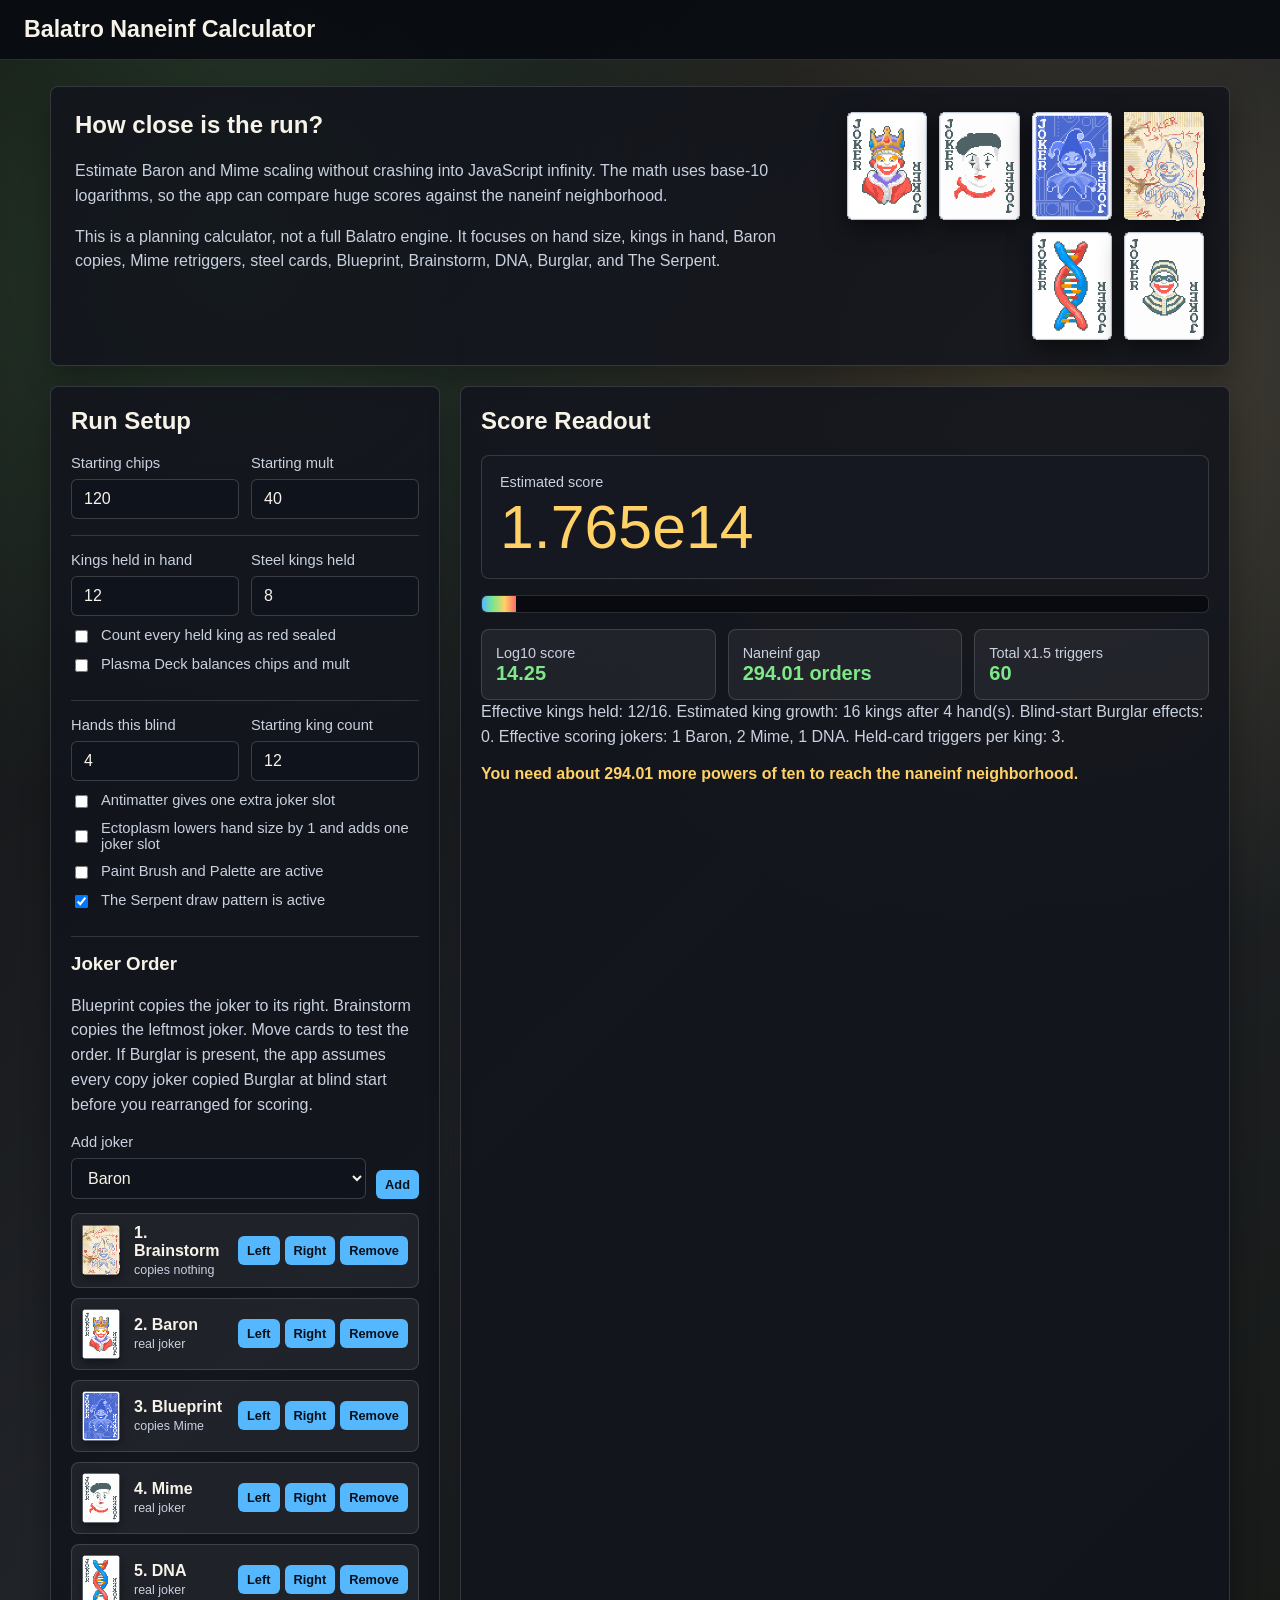
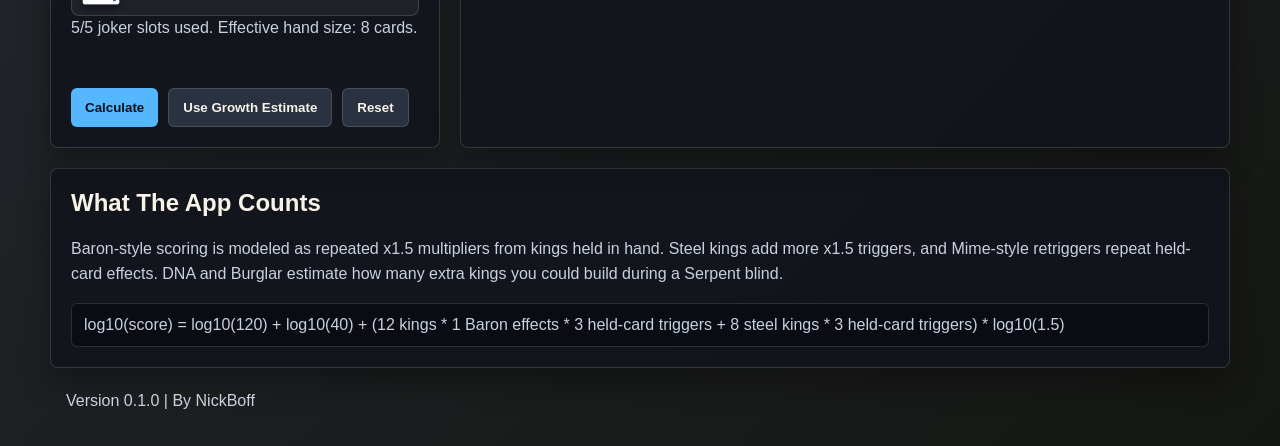
==== index.html @ 18d6666f "Cleaned up README and added project files." ====
<!DOCTYPE html>
<html lang="en">
<head>
    <meta charset="UTF-8">
    <meta name="viewport" content="width=device-width, initial-scale=1.0">
    <meta name="description" content="A simple balatro website to help with Baron-based high card runs, to help visualize how far one is from naneinf."/>
    <meta name="author" content="NickBoff"/>
    <title>Balatro Naneinf Calculator</title>
    <link href="css/styles.css" rel="stylesheet"/>
</head>
<body>
    <header id="top">
        <h1>Balatro Naneinf Calculator</h1>
    </header>
    <main>
        <section class="intro">
            <div>
                <h2>How close is the run?</h2>
                <p class="note">
                    Estimate Baron and Mime scaling without crashing into JavaScript infinity. The math uses base-10 logarithms, so the app can compare huge scores against the naneinf neighborhood.
                </p>
                <p class="note">
                    This is a planning calculator, not a full Balatro engine. It focuses on hand size, kings in hand, Baron copies, Mime retriggers, steel cards, Blueprint, Brainstorm, DNA, Burglar, and The Serpent.
                </p>
            </div>
            <div class="joker-strip" aria-label="Featured jokers">
                <img src="assets/jokers/Baron.png" alt="Baron Joker">
                <img src="assets/jokers/Mime.png" alt="Mime Joker">
                <img src="assets/jokers/Blueprint.png" alt="Blueprint Joker">
                <img src="assets/jokers/Brainstorm.png" alt="Brainstorm Joker">
                <img src="assets/jokers/DNA.png" alt="DNA Joker">
                <img src="assets/jokers/Burglar.png" alt="Burglar Joker">
            </div>
        </section>

        <div class="app-grid" id="calculator">
            <section class="calculator">
                <h2>Run Setup</h2>

                <div class="control-group">
                    <div class="two-col">
                        <div>
                            <label for="chips">Starting chips</label>
                            <input id="chips" type="number" min="1" value="120">
                        </div>
                        <div>
                            <label for="mult">Starting mult</label>
                            <input id="mult" type="number" min="1" value="40">
                        </div>
                    </div>
                </div>

                <div class="control-group">
                    <div class="two-col">
                        <div>
                            <label for="kings">Kings held in hand</label>
                            <input id="kings" type="number" min="0" value="12">
                        </div>
                        <div>
                            <label for="steelKings">Steel kings held</label>
                            <input id="steelKings" type="number" min="0" value="8">
                        </div>
                    </div>
                    <label class="check-row">
                        <input id="redSeals" type="checkbox">
                        Count every held king as red sealed
                    </label>
                    <label class="check-row">
                        <input id="plasma" type="checkbox">
                        Plasma Deck balances chips and mult
                    </label>
                </div>

                <div class="control-group">
                    <div class="two-col">
                        <div>
                            <label for="hands">Hands this blind</label>
                            <input id="hands" type="number" min="1" value="4">
                        </div>
                        <div>
                            <label for="startKings">Starting king count</label>
                            <input id="startKings" type="number" min="0" value="12">
                        </div>
                    </div>
                    <label class="check-row">
                        <input id="antimatter" type="checkbox">
                        Antimatter gives one extra joker slot
                    </label>
                    <label class="check-row">
                        <input id="ectoplasm" type="checkbox">
                        Ectoplasm lowers hand size by 1 and adds one joker slot
                    </label>
                    <label class="check-row">
                        <input id="handVouchers" type="checkbox">
                        Paint Brush and Palette are active
                    </label>
                    <label class="check-row">
                        <input id="serpent" type="checkbox" checked>
                        The Serpent draw pattern is active
                    </label>
                </div>

                <div class="control-group">
                    <h3>Joker Order</h3>
                    <p class="note">
                        Blueprint copies the joker to its right. Brainstorm copies the leftmost joker. Move cards to test the order.
                        If Burglar is present, the app assumes every copy joker copied Burglar at blind start before you rearranged for scoring.
                    </p>
                    <div class="joker-builder">
                        <div>
                            <label for="jokerSelect">Add joker</label>
                            <select id="jokerSelect">
                                <option value="baron">Baron</option>
                                <option value="mime">Mime</option>
                                <option value="blueprint">Blueprint</option>
                                <option value="brainstorm">Brainstorm</option>
                                <option value="dna">DNA</option>
                                <option value="burglar">Burglar</option>
                            </select>
                        </div>
                        <button id="addJokerBtn" type="button" class="small-button">Add</button>
                    </div>
                    <div id="rosterList" class="roster-list" aria-live="polite"></div>
                    <p class="note" id="slotOut"></p>
                </div>

                <div class="button-row">
                    <button id="calculateBtn" type="button">Calculate</button>
                    <button id="copyPlanBtn" class="secondary" type="button">Use Growth Estimate</button>
                    <button id="resetBtn" class="secondary" type="button">Reset</button>
                </div>
            </section>

            <section class="results" aria-live="polite">
                <h2>Score Readout</h2>
                <div class="score-card">
                    <div class="score-label">Estimated score</div>
                    <div class="big-number" id="scoreOut">0</div>
                </div>

                <div class="meter" aria-label="Progress toward naneinf">
                    <div class="meter-fill" id="meterFill"></div>
                </div>

                <div class="distance">
                    <div class="metric">
                        <span class="score-label">Log10 score</span>
                        <strong id="logOut">0</strong>
                    </div>
                    <div class="metric">
                        <span class="score-label">Naneinf gap</span>
                        <strong id="gapOut">0</strong>
                    </div>
                    <div class="metric">
                        <span class="score-label">Total x1.5 triggers</span>
                        <strong id="triggerOut">0</strong>
                    </div>
                </div>

                <p class="note" id="summaryOut"></p>
                <p class="warning" id="warningOut"></p>
            </section>
        </div>

        <section class="explain">
            <h2>What The App Counts</h2>
            <p class="note">
                Baron-style scoring is modeled as repeated x1.5 multipliers from kings held in hand. Steel kings add more x1.5 triggers, and Mime-style retriggers repeat held-card effects. DNA and Burglar estimate how many extra kings you could build during a Serpent blind.
            </p>
            <div class="formula" id="formulaOut"></div>
        </section>

        <footer>
            <p>Version 0.1.0 | By NickBoff</p>
        </footer>
    </main>
    <script src="js/scripts.js"></script>
</body>
</html>
---- css/styles.css ----
:root {
            --ink: #f7f3e8;
            --muted: #c9d1df;
            --panel: rgba(18, 20, 28, 0.86);
            --panel-strong: #151820;
            --line: rgba(255, 255, 255, 0.14);
            --blue: #55b8ff;
            --green: #7ee787;
            --gold: #ffd166;
            --red: #ff6b6b;
        }

        * {
            box-sizing: border-box;
        }

        body {
            margin: 0;
            min-height: 100vh;
            background:
                radial-gradient(circle at 18% 12%, rgba(126, 231, 135, 0.18), transparent 28%),
                radial-gradient(circle at 82% 18%, rgba(255, 209, 102, 0.16), transparent 30%),
                linear-gradient(135deg, #101010, #202328 48%, #151713);
            color: var(--ink);
            font-family: Verdana, Geneva, Tahoma, sans-serif;
        }

        header {
            position: sticky;
            top: 0;
            z-index: 10;
            display: flex;
            justify-content: space-between;
            align-items: center;
            gap: 16px;
            padding: 16px 24px;
            background: rgba(9, 12, 18, 0.94);
            border-bottom: 1px solid var(--line);
        }

        h1,
        h2,
        h3,
        p {
            margin-top: 0;
        }

        h1 {
            margin-bottom: 0;
            font-size: 1.45rem;
        }

        a {
            color: var(--blue);
            text-decoration: none;
        }

        a:hover {
            text-decoration: underline;
        }

        nav {
            display: flex;
            gap: 14px;
            white-space: nowrap;
        }

        main {
            width: min(1180px, calc(100% - 32px));
            margin: 26px auto;
        }

        .intro,
        .calculator,
        .results,
        .explain {
            background: var(--panel);
            border: 1px solid var(--line);
            border-radius: 8px;
            box-shadow: 0 14px 30px rgba(0, 0, 0, 0.32);
        }

        .intro {
            display: grid;
            grid-template-columns: 1.3fr 0.7fr;
            gap: 20px;
            padding: 24px;
            margin-bottom: 20px;
        }

        .joker-strip {
            display: flex;
            justify-content: flex-end;
            align-items: center;
            gap: 10px;
            flex-wrap: wrap;
        }

        .joker-strip img {
            height: 110px;
            image-rendering: auto;
            filter: drop-shadow(0 8px 12px rgba(0, 0, 0, 0.55));
        }

        .joker-builder {
            display: grid;
            grid-template-columns: 1fr auto;
            gap: 10px;
            align-items: end;
        }

        .roster-list {
            display: grid;
            gap: 10px;
            margin-top: 14px;
        }

        .roster-card {
            display: grid;
            grid-template-columns: 42px 1fr auto;
            gap: 10px;
            align-items: center;
            padding: 10px;
            border: 1px solid var(--line);
            border-radius: 8px;
            background: rgba(255, 255, 255, 0.06);
        }

        .roster-card.inactive {
            opacity: 0.48;
        }

        .roster-card img {
            width: 38px;
            height: 50px;
            object-fit: contain;
            filter: drop-shadow(0 4px 5px rgba(0, 0, 0, 0.4));
        }

        .roster-name {
            font-weight: 700;
        }

        .roster-copy {
            display: block;
            margin-top: 3px;
            color: var(--muted);
            font-size: 0.78rem;
        }

        .roster-actions {
            display: flex;
            gap: 5px;
            flex-wrap: wrap;
            justify-content: flex-end;
        }

        .roster-actions button,
        .small-button {
            padding: 7px 9px;
            font-size: 0.8rem;
        }

        .app-grid {
            display: grid;
            grid-template-columns: minmax(280px, 390px) 1fr;
            gap: 20px;
        }

        .calculator,
        .results,
        .explain {
            padding: 20px;
        }

        .control-group {
            padding: 16px 0;
            border-top: 1px solid var(--line);
        }

        .control-group:first-of-type {
            border-top: 0;
            padding-top: 0;
        }

        label {
            display: block;
            margin-bottom: 8px;
            color: var(--muted);
            font-size: 0.92rem;
        }

        input[type="number"],
        select {
            width: 100%;
            padding: 10px 12px;
            border: 1px solid rgba(255, 255, 255, 0.18);
            border-radius: 6px;
            background: #0f131b;
            color: var(--ink);
            font: inherit;
        }

        input[type="checkbox"] {
            transform: translateY(1px);
        }

        .two-col {
            display: grid;
            grid-template-columns: 1fr 1fr;
            gap: 12px;
        }

        .check-row {
            display: flex;
            align-items: center;
            gap: 10px;
            margin: 10px 0;
            color: var(--muted);
        }

        .button-row {
            display: flex;
            gap: 10px;
            flex-wrap: wrap;
            margin-top: 16px;
        }

        button {
            border: 0;
            border-radius: 6px;
            padding: 11px 14px;
            background: var(--blue);
            color: #081018;
            font-weight: 700;
            cursor: pointer;
        }

        button.secondary {
            background: #2a3140;
            color: var(--ink);
            border: 1px solid var(--line);
        }

        button:hover {
            filter: brightness(1.08);
        }

        .score-card {
            background: var(--panel-strong);
            border: 1px solid var(--line);
            border-radius: 8px;
            padding: 18px;
            margin-bottom: 16px;
        }

        .score-label {
            color: var(--muted);
            font-size: 0.9rem;
            margin-bottom: 6px;
        }

        .big-number {
            font-size: clamp(1.8rem, 5vw, 3.8rem);
            overflow-wrap: anywhere;
            color: var(--gold);
            line-height: 1.05;
        }

        .distance {
            display: grid;
            grid-template-columns: repeat(3, 1fr);
            gap: 12px;
        }

        .metric {
            background: rgba(255, 255, 255, 0.06);
            border: 1px solid var(--line);
            border-radius: 8px;
            padding: 14px;
        }

        .metric strong {
            display: block;
            color: var(--green);
            font-size: 1.25rem;
            overflow-wrap: anywhere;
        }

        .meter {
            height: 18px;
            overflow: hidden;
            border-radius: 6px;
            background: #080a0f;
            border: 1px solid var(--line);
            margin: 16px 0;
        }

        .meter-fill {
            width: 0%;
            height: 100%;
            background: linear-gradient(90deg, var(--blue), var(--green), var(--gold), var(--red));
            transition: width 180ms ease;
        }

        .note {
            color: var(--muted);
            line-height: 1.55;
        }

        .warning {
            color: var(--gold);
            font-weight: 700;
        }

        .explain {
            margin-top: 20px;
        }

        .formula {
            padding: 12px;
            background: #090c12;
            border: 1px solid var(--line);
            border-radius: 6px;
            color: var(--muted);
            overflow-x: auto;
        }

        footer {
            width: min(1180px, calc(100% - 32px));
            margin: 24px auto 36px;
            color: var(--muted);
        }

        @media (max-width: 820px) {
            header,
            .intro,
            .app-grid,
            .distance {
                grid-template-columns: 1fr;
            }

            header {
                display: block;
            }

            nav {
                margin-top: 12px;
                flex-wrap: wrap;
            }

            .joker-strip {
                justify-content: flex-start;
            }
        }
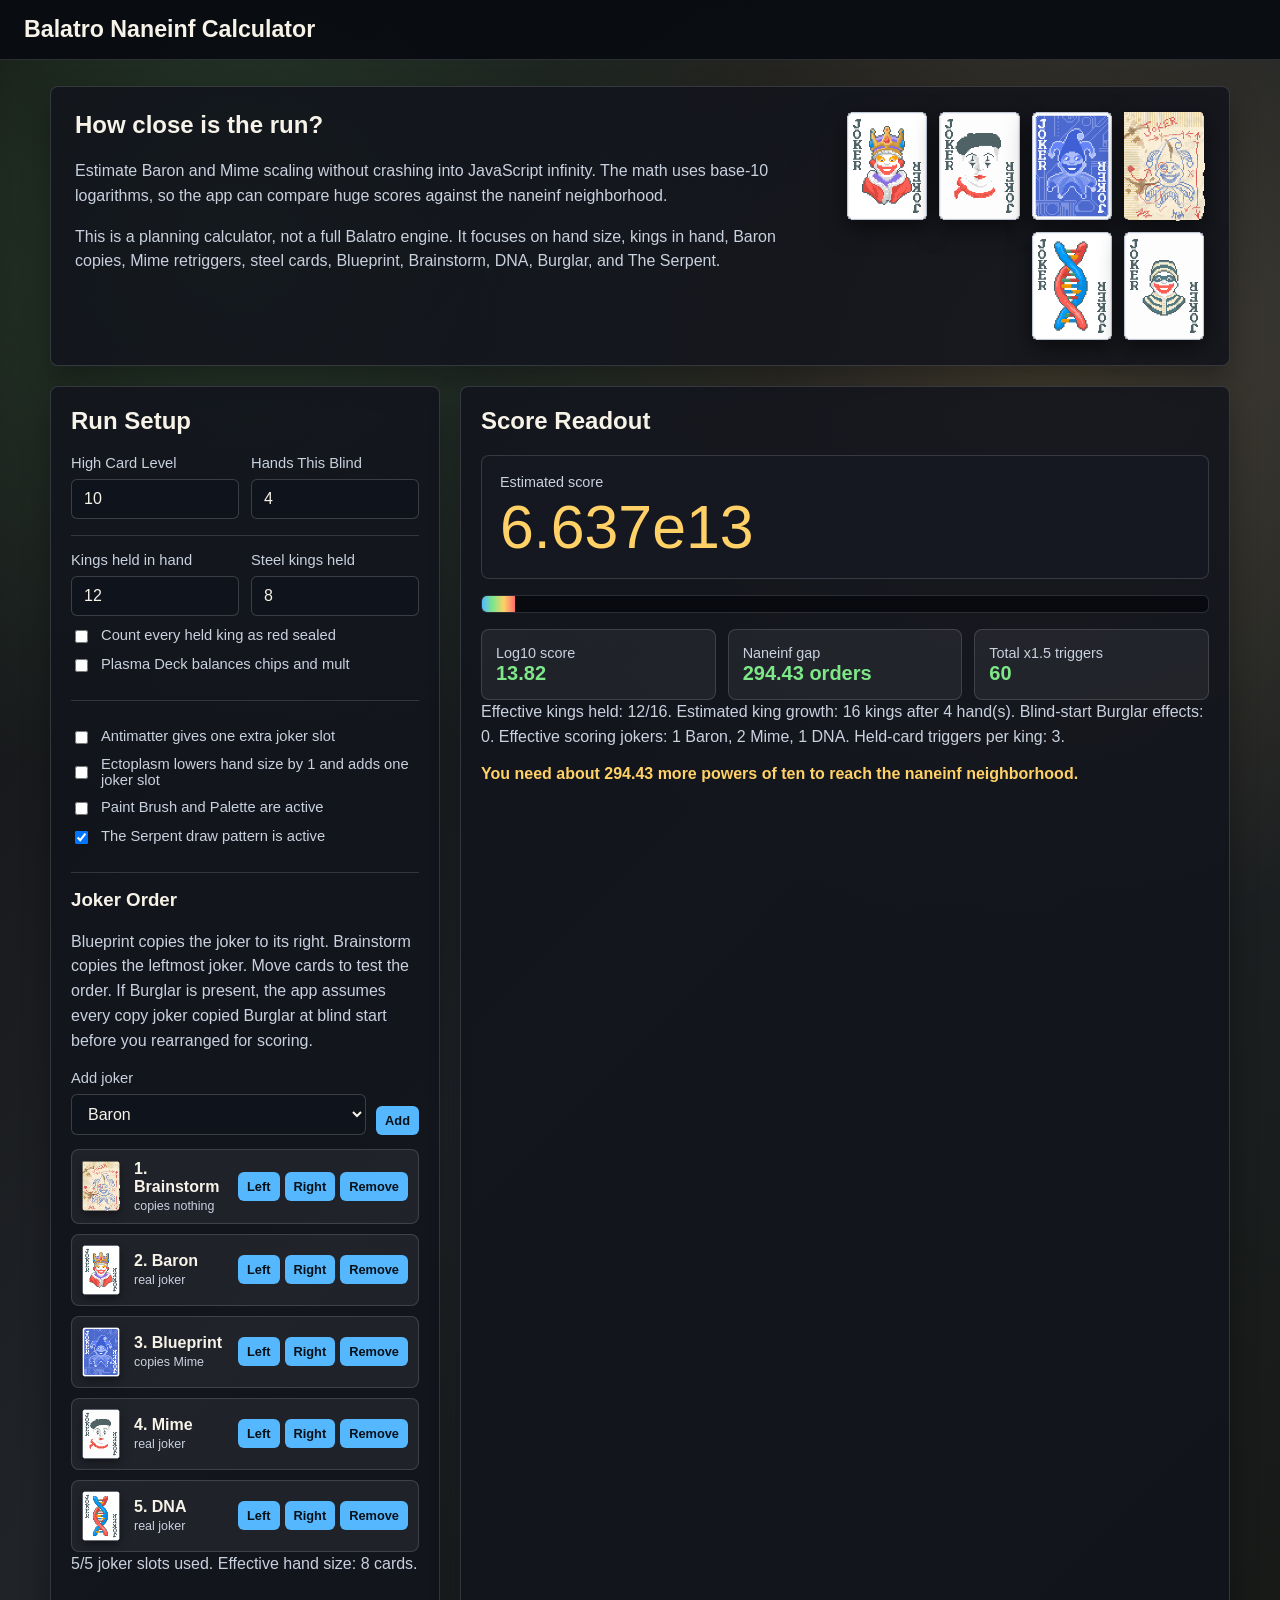
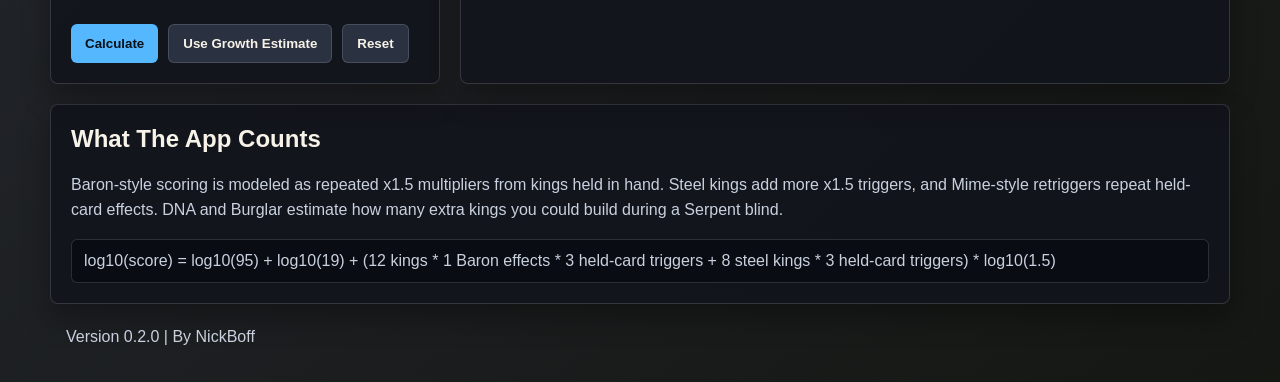
==== commit 7cd3908c: "Refactored the UI and simplified inputs." ====
--- a/index.html
+++ b/index.html
@@ -40,12 +40,12 @@
                 <div class="control-group">
                     <div class="two-col">
                         <div>
-                            <label for="chips">Starting chips</label>
-                            <input id="chips" type="number" min="1" value="120">
+                            <label for="level">High Card Level</label>
+                            <input id="level" type="number" min="1" value="10">
                         </div>
                         <div>
-                            <label for="mult">Starting mult</label>
-                            <input id="mult" type="number" min="1" value="40">
+                            <label for="hands">Hands This Blind</label>
+                            <input id="hands" type="number" min="1" value="4">
                         </div>
                     </div>
                 </div>
@@ -72,16 +72,6 @@
                 </div>
 
                 <div class="control-group">
-                    <div class="two-col">
-                        <div>
-                            <label for="hands">Hands this blind</label>
-                            <input id="hands" type="number" min="1" value="4">
-                        </div>
-                        <div>
-                            <label for="startKings">Starting king count</label>
-                            <input id="startKings" type="number" min="0" value="12">
-                        </div>
-                    </div>
                     <label class="check-row">
                         <input id="antimatter" type="checkbox">
                         Antimatter gives one extra joker slot
@@ -171,7 +161,7 @@
         </section>
 
         <footer>
-            <p>Version 0.1.0 | By NickBoff</p>
+            <p>Version 0.2.0 | By NickBoff</p>
         </footer>
     </main>
     <script src="js/scripts.js"></script>
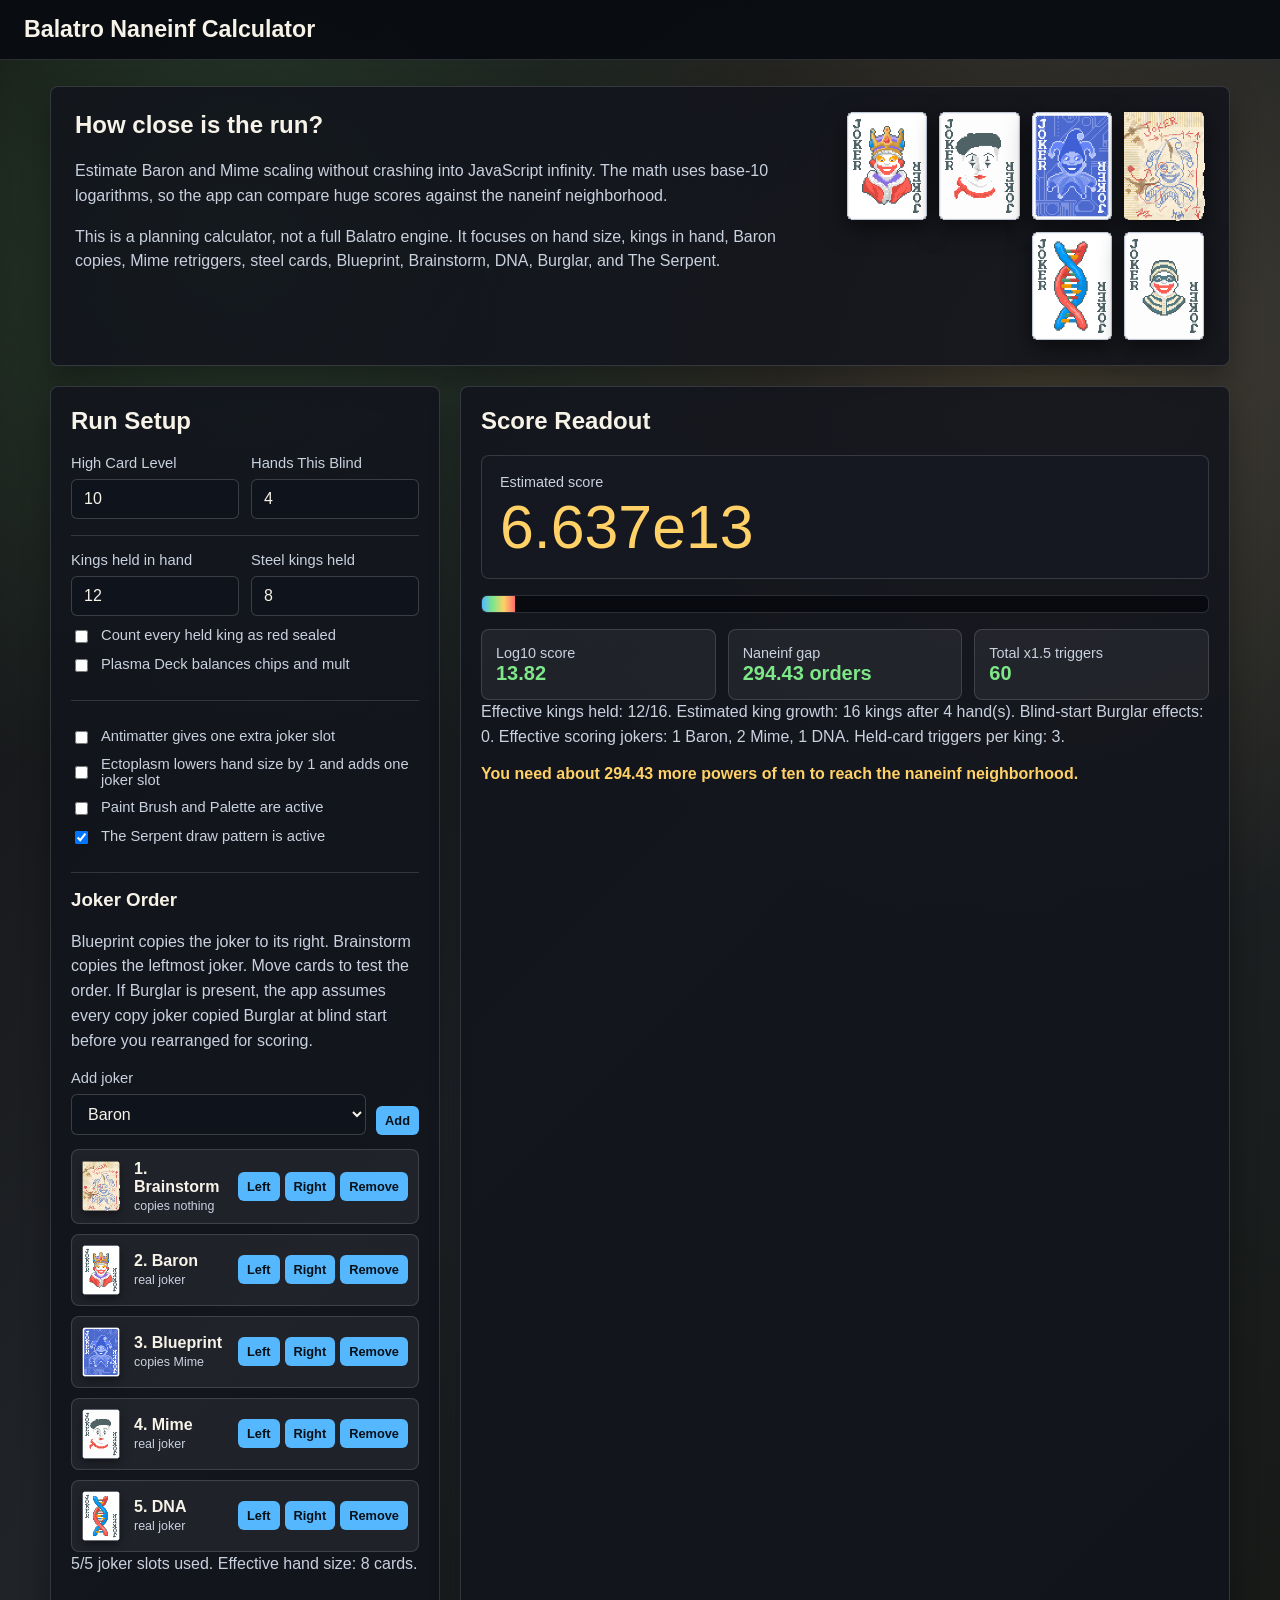
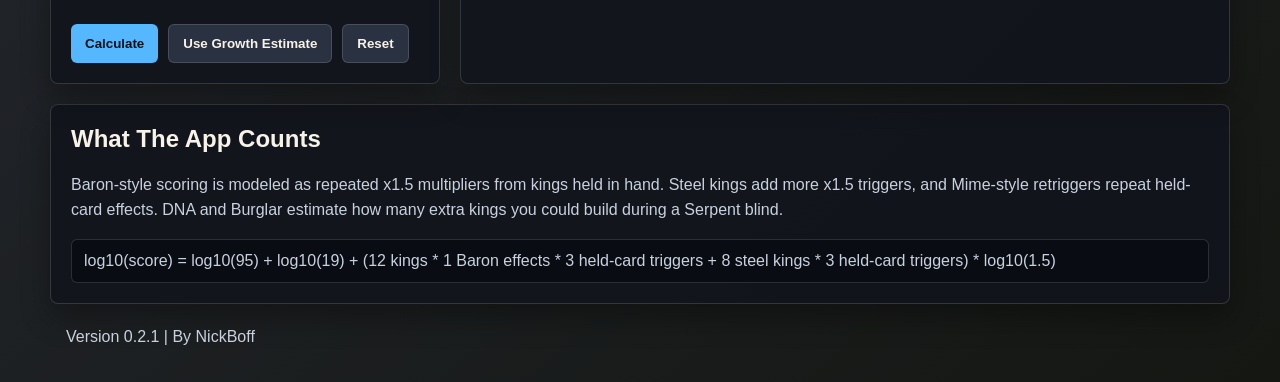
==== commit 84cbba60: "Fixed caching issue" ====
--- a/index.html
+++ b/index.html
@@ -6,7 +6,13 @@
     <meta name="description" content="A simple balatro website to help with Baron-based high card runs, to help visualize how far one is from naneinf."/>
     <meta name="author" content="NickBoff"/>
     <title>Balatro Naneinf Calculator</title>
-    <link href="css/styles.css" rel="stylesheet"/>
+    
+    <!--Style Sheet-->
+    <link href="css/styles.css" rel="stylesheet">
+
+    <!--Version Bump-->
+    <link rel="stylesheet" href="css/style.css?v=0.2.1">
+    <script src="js/scripts.js?v=0.2.1" defer></script>
 </head>
 <body>
     <header id="top">
@@ -161,9 +167,8 @@
         </section>
 
         <footer>
-            <p>Version 0.2.0 | By NickBoff</p>
+            <p>Version 0.2.1 | By NickBoff</p>
         </footer>
     </main>
-    <script src="js/scripts.js"></script>
 </body>
 </html>
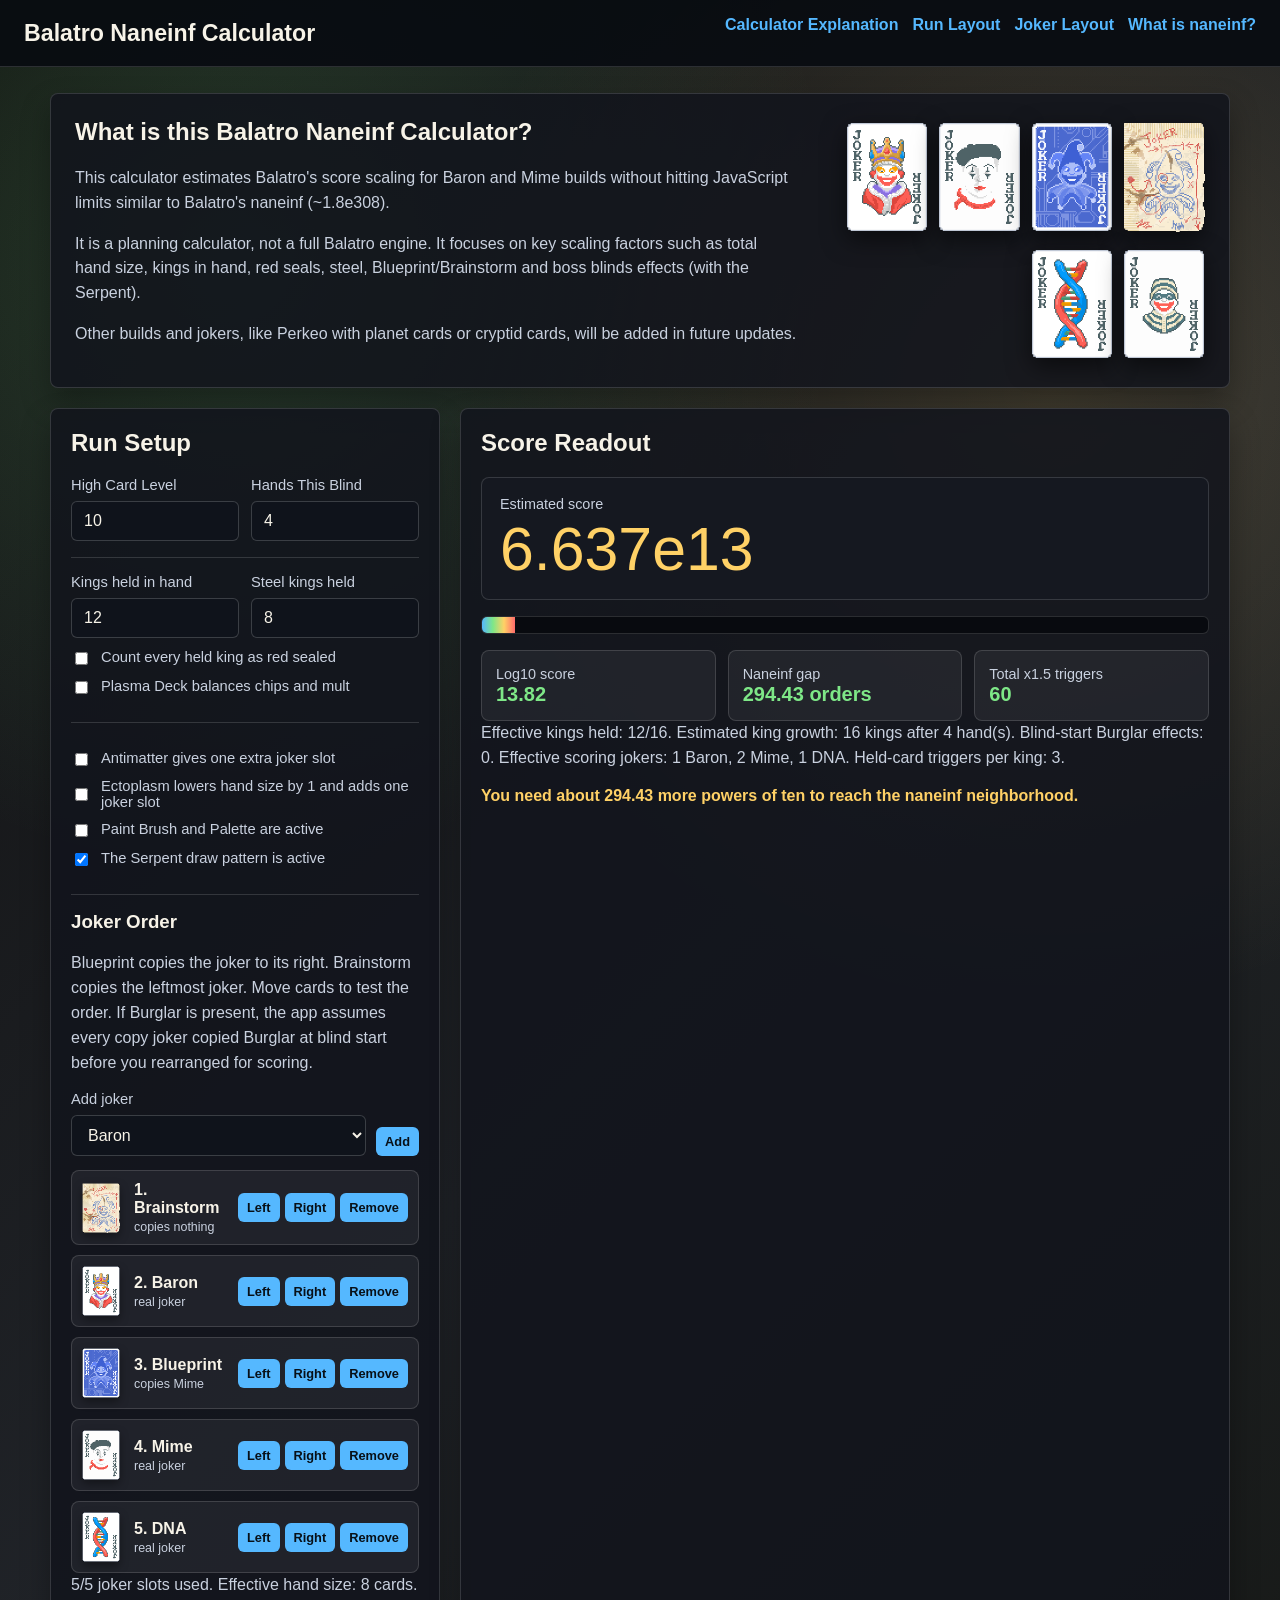
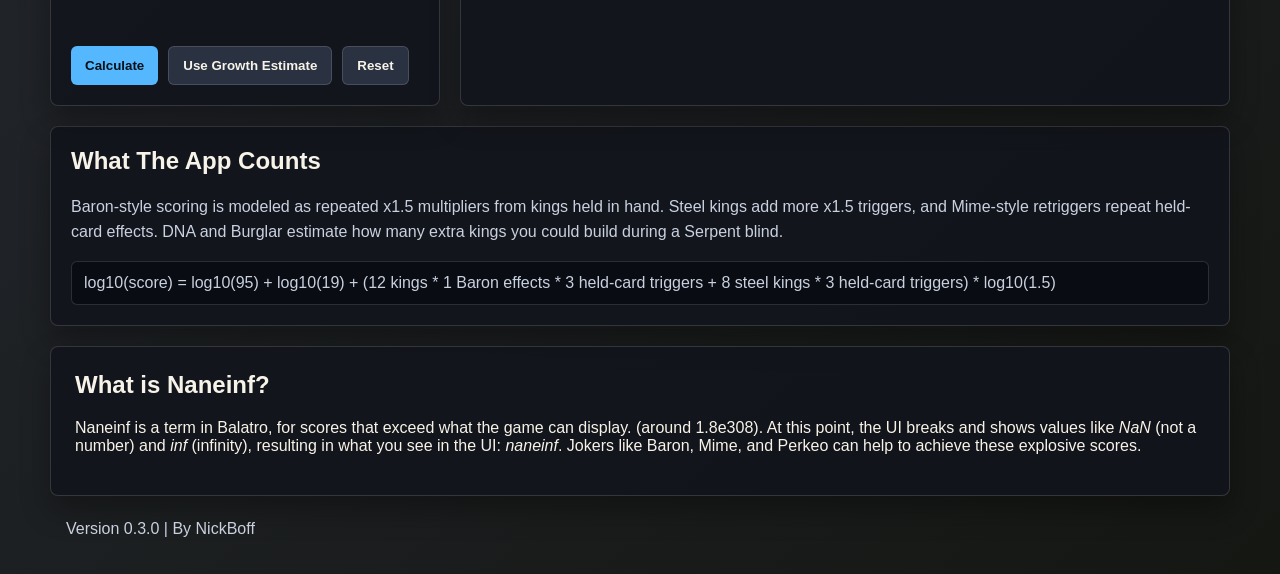
==== commit f51c8f7e: "v0.3.0" ====
--- a/index.html
+++ b/index.html
@@ -3,8 +3,8 @@
 <head>
     <meta charset="UTF-8">
     <meta name="viewport" content="width=device-width, initial-scale=1.0">
-    <meta name="description" content="A simple balatro website to help with Baron-based high card runs, to help visualize how far one is from naneinf."/>
-    <meta name="author" content="NickBoff"/>
+    <meta name="description" content="A simple balatro website to help with infinite scoring runs, to help visualize how far one is from naneinf."/>
+    <meta name="author" content="nickgcioffi"/>
     <title>Balatro Naneinf Calculator</title>
     
     <!--Style Sheet-->
@@ -17,16 +17,26 @@
 <body>
     <header id="top">
         <h1>Balatro Naneinf Calculator</h1>
+        <nav>
+            <a href="#intro"><p><strong>Calculator Explanation</strong></p></a>
+            <a href="#calculator"><p><strong>Run Layout</strong></p></a>
+            <a href="#joker"><p><strong>Joker Layout</strong></p></a>
+            <a href="#naneinf"><p><strong>What is naneinf?</strong></p></a>
+        </nav>
     </header>
     <main>
         <section class="intro">
-            <div>
-                <h2>How close is the run?</h2>
+            <div id="intro">
+                <h2>What is this Balatro Naneinf Calculator?</h2>
                 <p class="note">
-                    Estimate Baron and Mime scaling without crashing into JavaScript infinity. The math uses base-10 logarithms, so the app can compare huge scores against the naneinf neighborhood.
+                    This calculator estimates Balatro's score scaling for Baron and Mime builds without hitting JavaScript limits
+                    similar to Balatro's naneinf (~1.8e308).
                 </p>
                 <p class="note">
-                    This is a planning calculator, not a full Balatro engine. It focuses on hand size, kings in hand, Baron copies, Mime retriggers, steel cards, Blueprint, Brainstorm, DNA, Burglar, and The Serpent.
+                    It is a planning calculator, not a full Balatro engine. It focuses on key scaling factors such as total hand size, kings in hand, red seals, steel, Blueprint/Brainstorm and boss blinds effects (with the Serpent).
+                </p>
+                <p class="note">
+                    Other builds and jokers, like Perkeo with planet cards or cryptid cards, will be added in future updates.
                 </p>
             </div>
             <div class="joker-strip" aria-label="Featured jokers">
@@ -96,7 +106,7 @@
                     </label>
                 </div>
 
-                <div class="control-group">
+                <div class="control-group" id="joker">
                     <h3>Joker Order</h3>
                     <p class="note">
                         Blueprint copies the joker to its right. Brainstorm copies the leftmost joker. Move cards to test the order.
@@ -166,8 +176,17 @@
             <div class="formula" id="formulaOut"></div>
         </section>
 
+        <section class="naneinf" id="naneinf">
+            <div>
+                <h2>What is Naneinf?</h2>
+                <p>Naneinf is a term in Balatro, for scores that exceed what the game can display. 
+                   (around 1.8e308). At this point, the UI breaks and shows values like <i>NaN</i> (not a number) and <i>inf</i> (infinity), 
+                   resulting in what you see in the UI: <i>naneinf</i>. Jokers like Baron, Mime, and Perkeo can help to achieve these explosive scores.</p>
+            </div>
+        </section>
+
         <footer>
-            <p>Version 0.2.1 | By NickBoff</p>
+            <p>Version 0.3.0 | By NickBoff</p>
         </footer>
     </main>
 </body>
--- a/css/styles.css
+++ b/css/styles.css
@@ -38,6 +38,10 @@
             border-bottom: 1px solid var(--line);
         }
 
+        div {
+            scroll-margin-top: 80px; /* adjust to your header height */
+        }
+
         h1,
         h2,
         h3,
@@ -73,7 +77,8 @@
         .intro,
         .calculator,
         .results,
-        .explain {
+        .explain,
+        .naneinf {
             background: var(--panel);
             border: 1px solid var(--line);
             border-radius: 8px;
@@ -188,6 +193,17 @@
             margin-bottom: 8px;
             color: var(--muted);
             font-size: 0.92rem;
+        }
+
+        .label-error {
+            display: block;
+            margin-bottom: 8px;
+            border-color: red;
+            font-size: 0.92rem;
+        }
+
+        label[for="kings"].label-error, label[for="steelKings"].label-error {
+            color: red;
         }
 
         input[type="number"],
@@ -201,6 +217,10 @@
             font: inherit;
         }
 
+        input[type="number"].input-error {
+            border-color: red;
+        }
+
         input[type="checkbox"] {
             transform: translateY(1px);
         }
@@ -326,7 +346,15 @@
             overflow-x: auto;
         }
 
+        .naneinf {
+            margin-top: 20px;
+            gap: 20px;
+            padding: 24px;
+            margin-bottom: 20px;
+        }
+
         footer {
+            
             width: min(1180px, calc(100% - 32px));
             margin: 24px auto 36px;
             color: var(--muted);
@@ -352,4 +380,4 @@
             .joker-strip {
                 justify-content: flex-start;
             }
-        }+        }
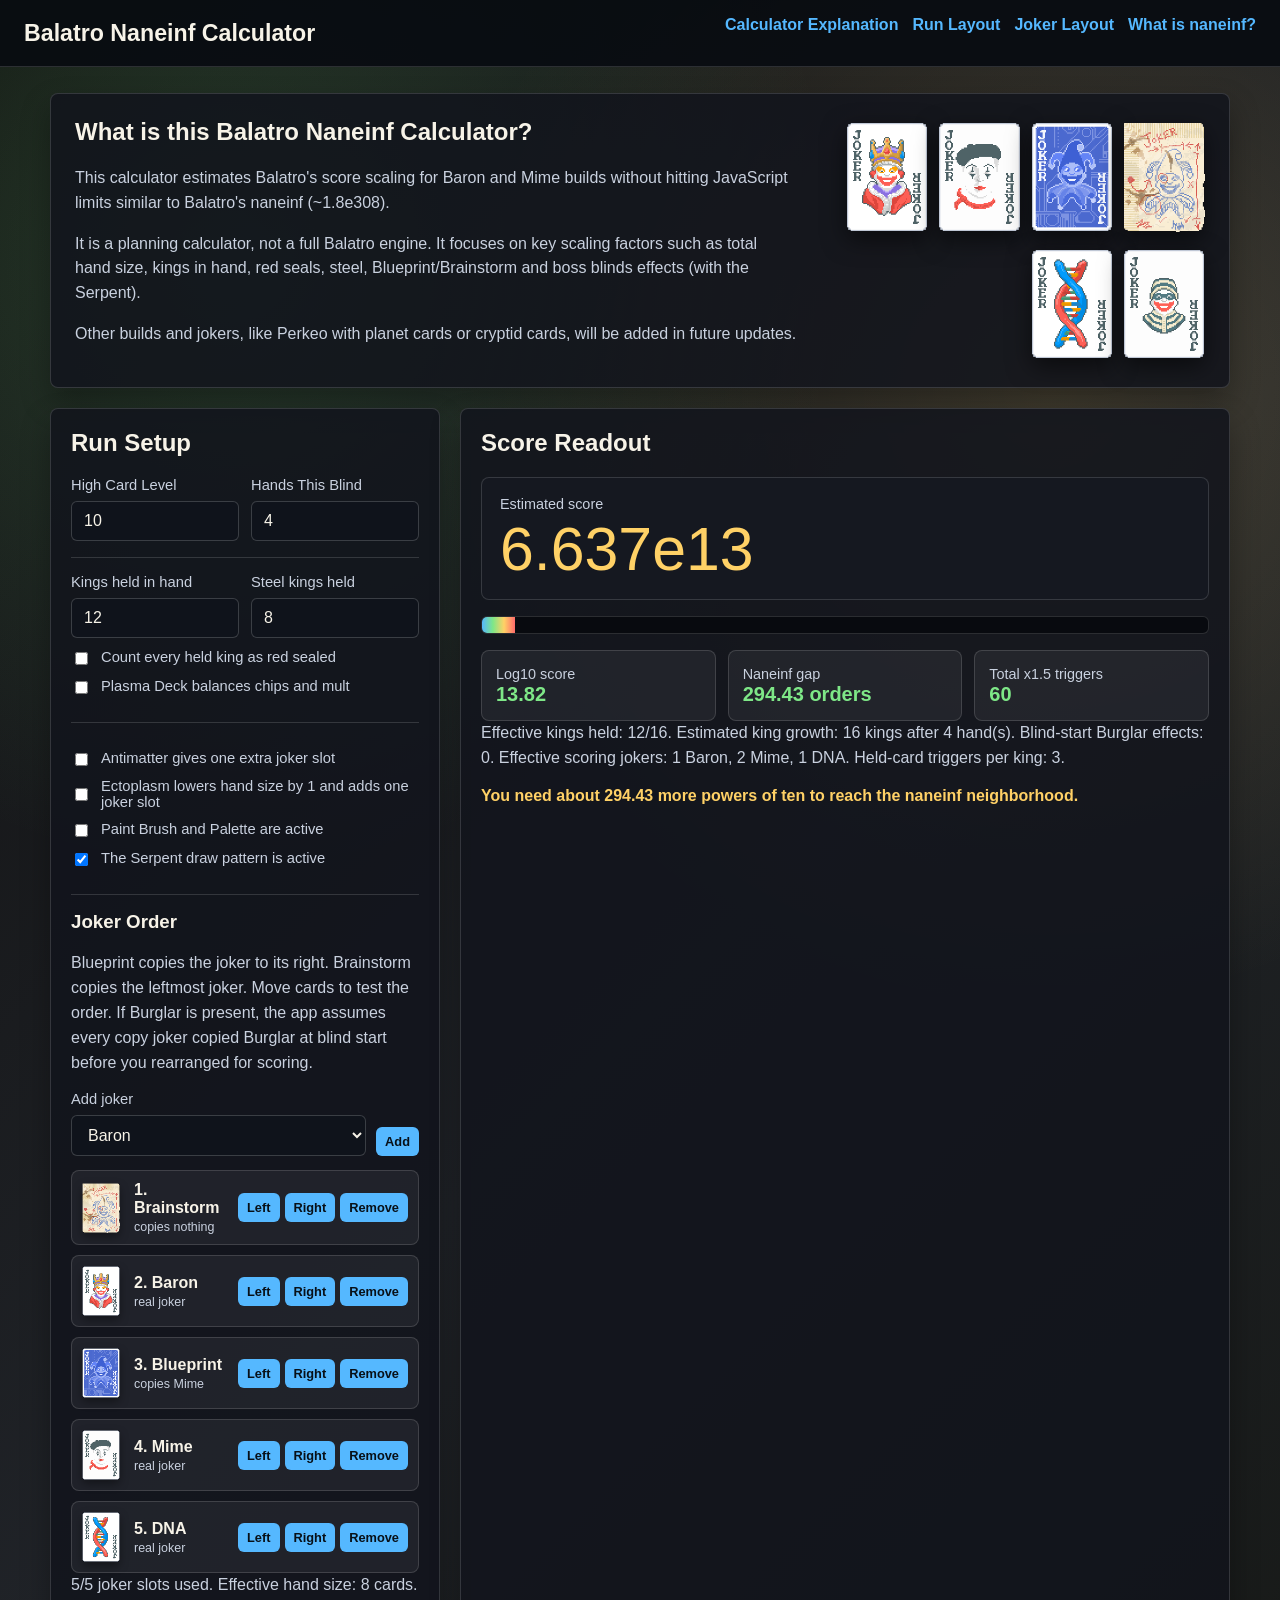
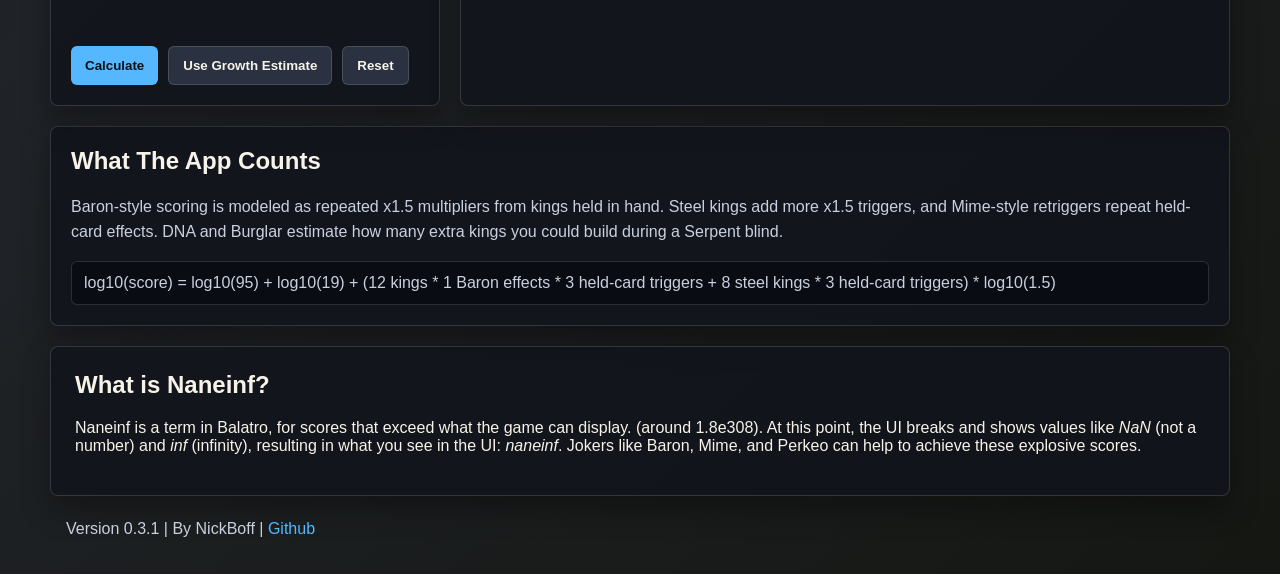
==== commit d8480682: "v0.3.1" ====
--- a/index.html
+++ b/index.html
@@ -11,8 +11,8 @@
     <link href="css/styles.css" rel="stylesheet">
 
     <!--Version Bump-->
-    <link rel="stylesheet" href="css/style.css?v=0.2.1">
-    <script src="js/scripts.js?v=0.2.1" defer></script>
+    <link rel="stylesheet" href="css/style.css?v=0.3.1">
+    <script src="js/scripts.js?v=0.3.1" defer></script>
 </head>
 <body>
     <header id="top">
@@ -186,7 +186,7 @@
         </section>
 
         <footer>
-            <p>Version 0.3.0 | By NickBoff</p>
+            <p>Version 0.3.1 | By NickBoff | <a href="https://github.com/nickgcioffi/naneinf-calc/tree/main">Github</a></p>
         </footer>
     </main>
 </body>
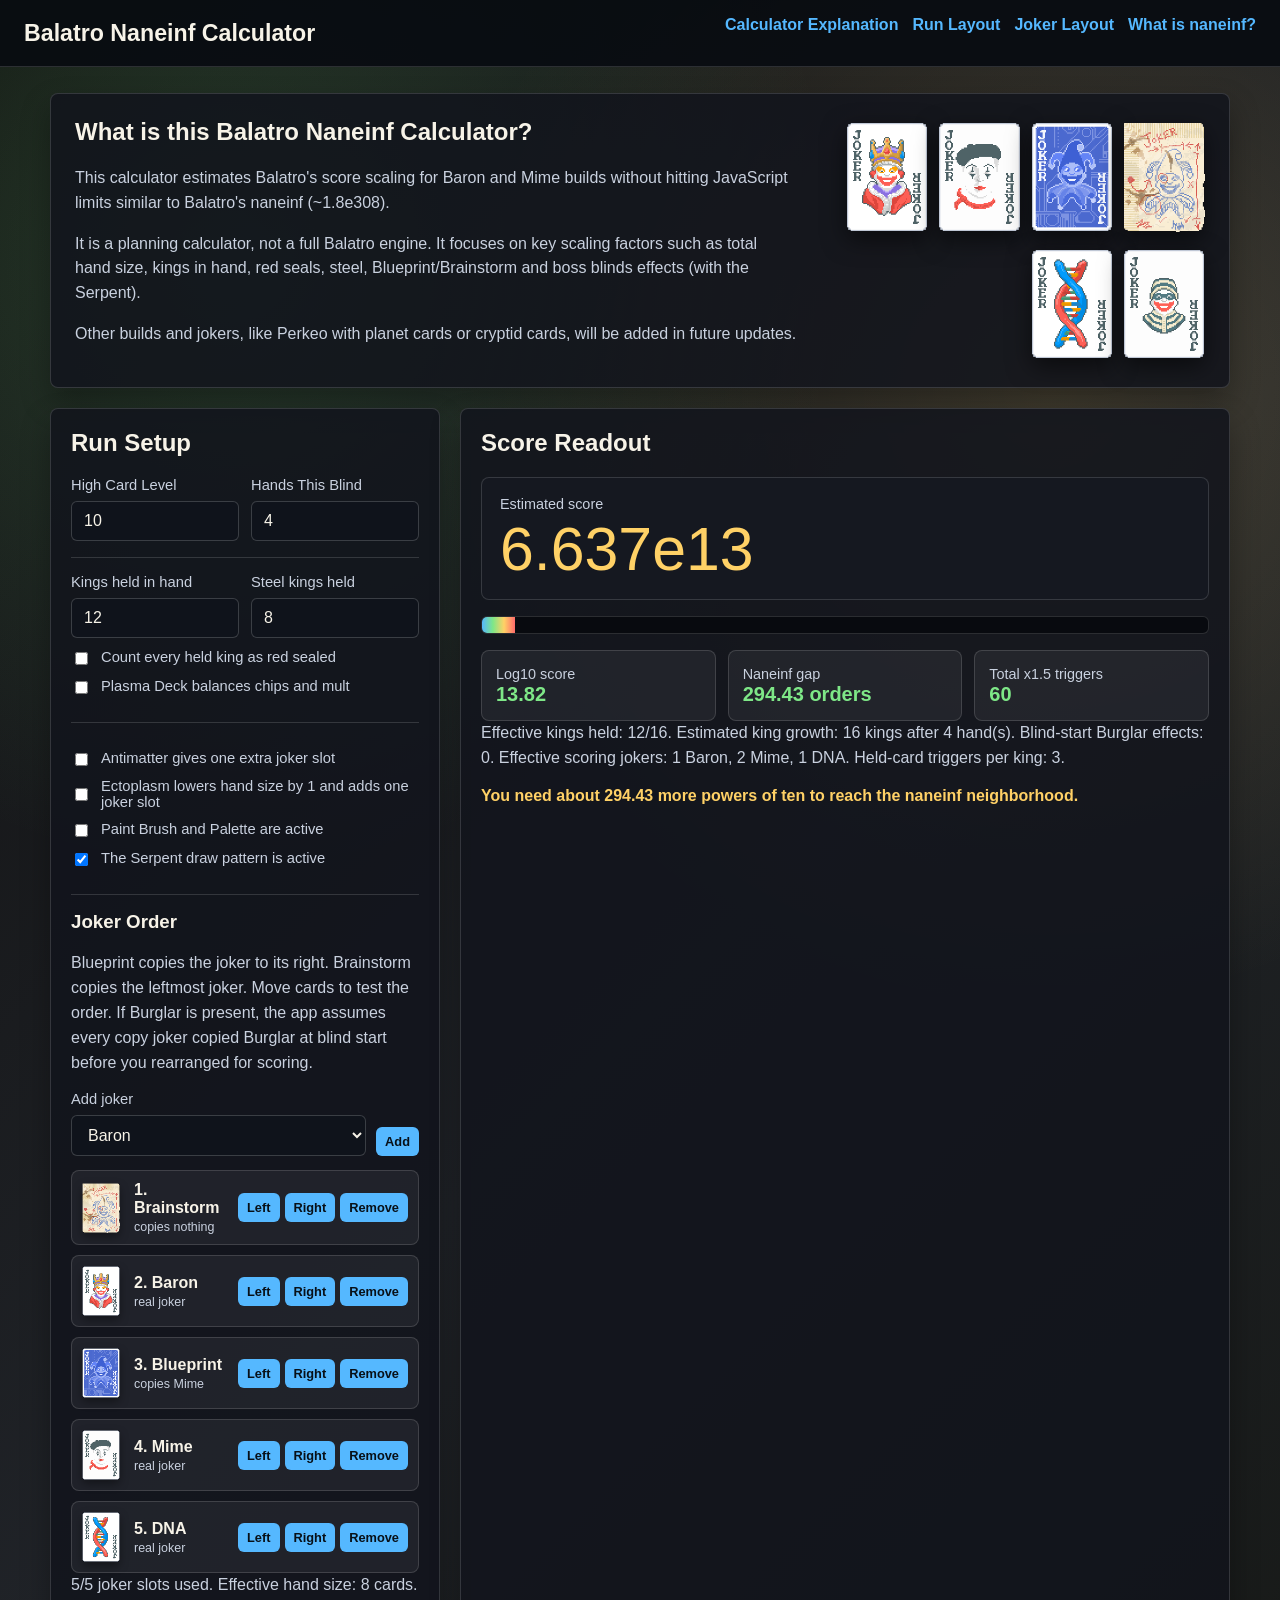
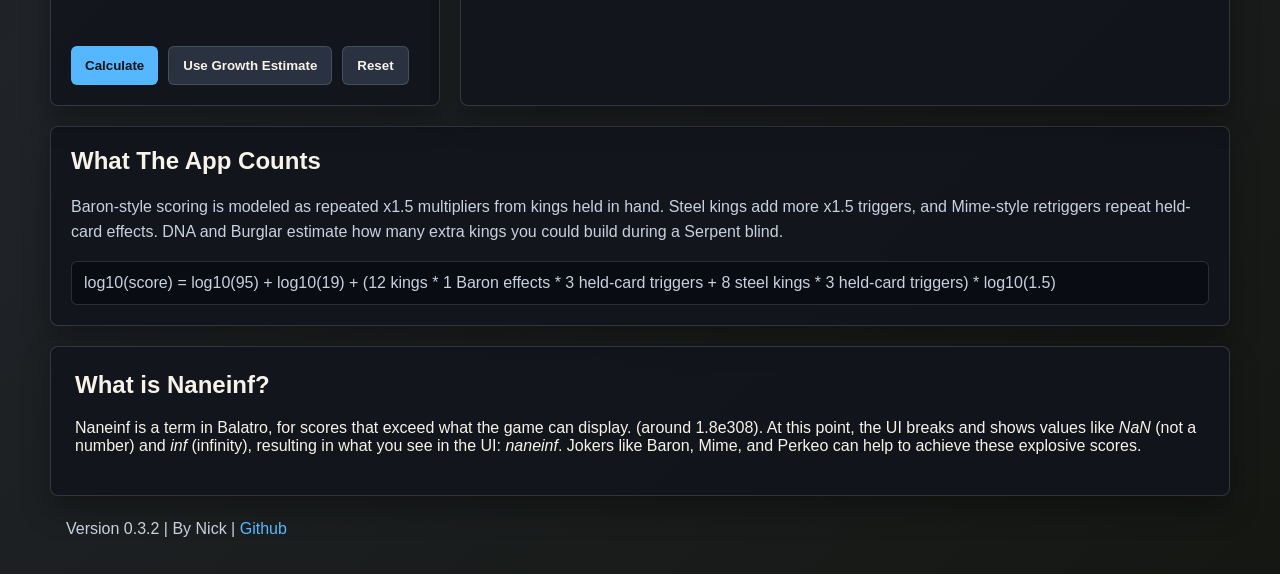
==== commit be71a63e: "v0.3.2" ====
--- a/index.html
+++ b/index.html
@@ -11,8 +11,8 @@
     <link href="css/styles.css" rel="stylesheet">
 
     <!--Version Bump-->
-    <link rel="stylesheet" href="css/style.css?v=0.3.1">
-    <script src="js/scripts.js?v=0.3.1" defer></script>
+    <link rel="stylesheet" href="css/style.css?v=0.3.2">
+    <script src="js/scripts.js?v=0.3.2" defer></script>
 </head>
 <body>
     <header id="top">
@@ -186,7 +186,7 @@
         </section>
 
         <footer>
-            <p>Version 0.3.1 | By NickBoff | <a href="https://github.com/nickgcioffi/naneinf-calc/tree/main">Github</a></p>
+            <p>Version 0.3.2 | By Nick | <a href="https://github.com/nickgcioffi/naneinf-calc/tree/main">Github</a></p>
         </footer>
     </main>
 </body>
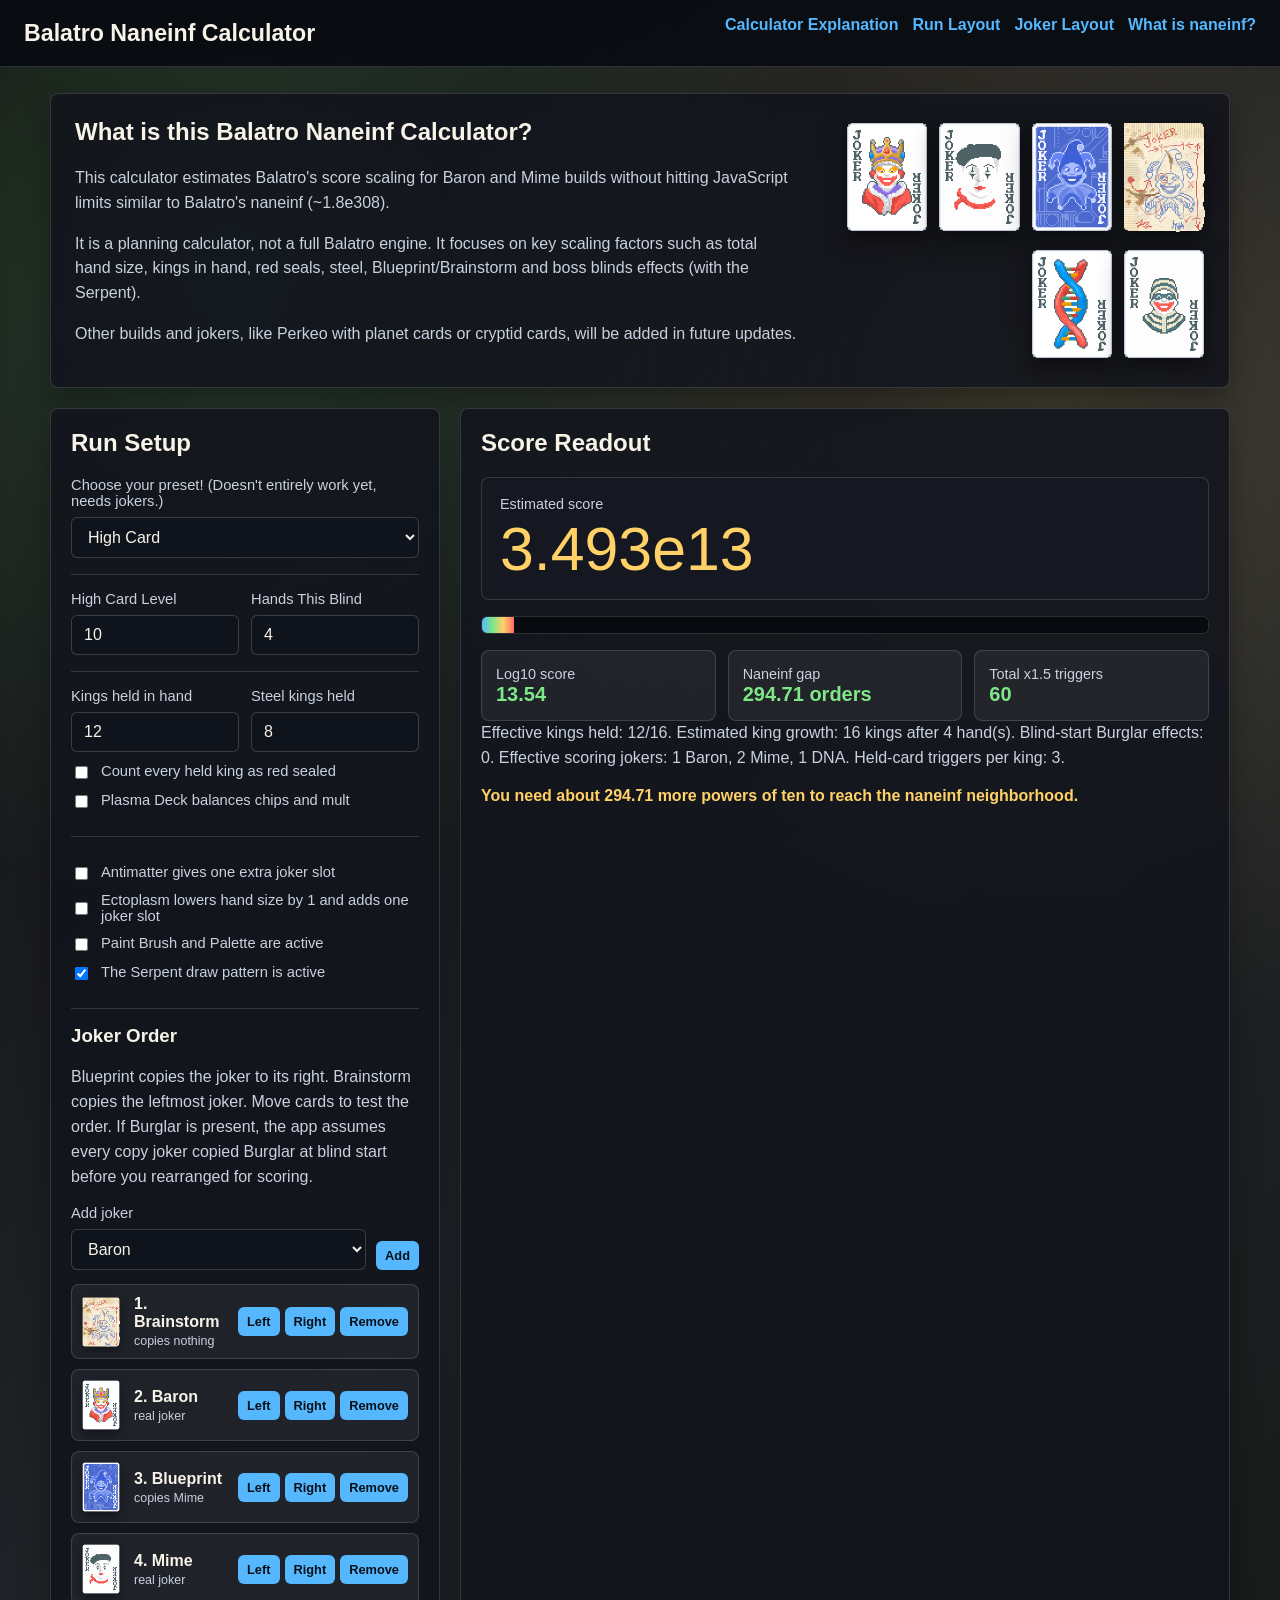
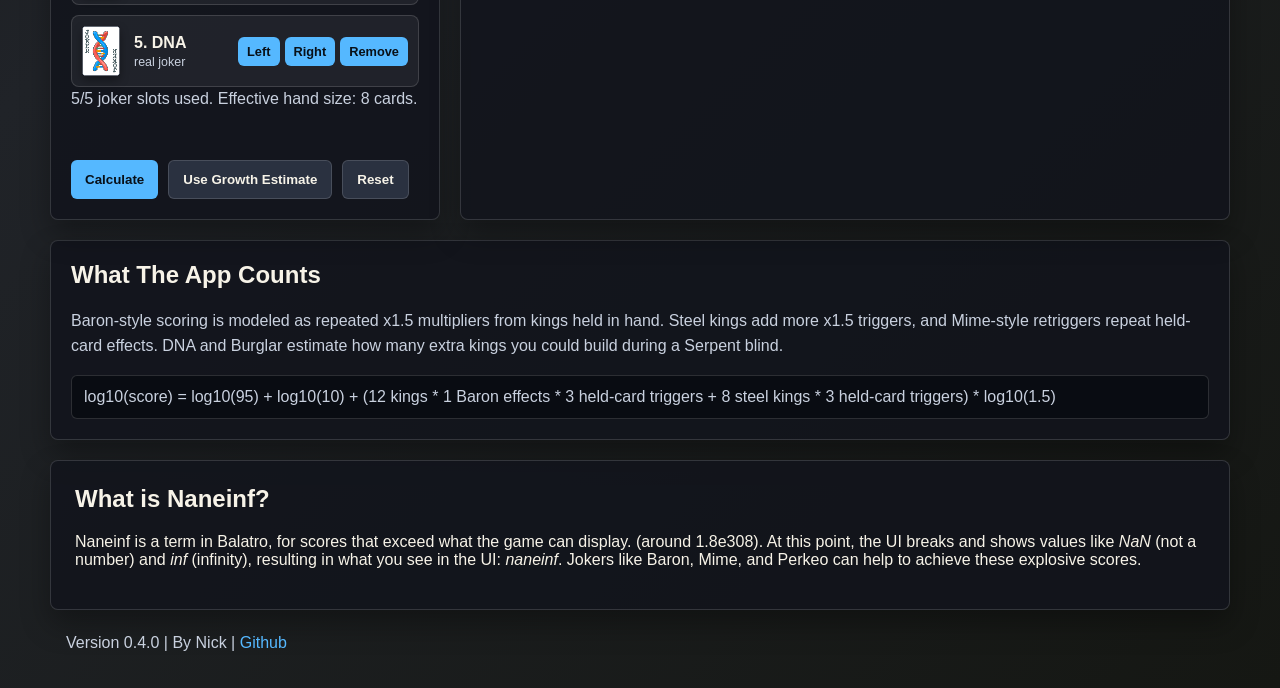
==== commit 82324872: "v0.4.0" ====
--- a/index.html
+++ b/index.html
@@ -8,11 +8,12 @@
     <title>Balatro Naneinf Calculator</title>
     
     <!--Style Sheet-->
-    <link href="css/styles.css" rel="stylesheet">
-
-    <!--Version Bump-->
-    <link rel="stylesheet" href="css/style.css?v=0.3.2">
-    <script src="js/scripts.js?v=0.3.2" defer></script>
+    <link rel="stylesheet" href="css/styles.css?v=0.4.0">
+    <!--Newer Scripts-->
+    <script src="js/jokers.js" defer></script>
+    <script src="js/scoring.js" defer></script>
+    <script src="js/webpage.js" defer></script>
+    
 </head>
 <body>
     <header id="top">
@@ -52,6 +53,15 @@
         <div class="app-grid" id="calculator">
             <section class="calculator">
                 <h2>Run Setup</h2>
+                <div class="preset">
+                    <label>Choose your preset! (Doesn't entirely work yet, needs jokers.)</label>
+                    <select id="buildSelect">
+                        <option value="highCard">High Card</option>
+                        <option value="cryptid">Cryptid</option>
+                        <option value="planet">Planet</option>
+                        <option value="freeform">Freeform</option>
+                    </select>
+                </div>
 
                 <div class="control-group">
                     <div class="two-col">
@@ -186,7 +196,7 @@
         </section>
 
         <footer>
-            <p>Version 0.3.2 | By Nick | <a href="https://github.com/nickgcioffi/naneinf-calc/tree/main">Github</a></p>
+            <p>Version 0.4.0 | By Nick | <a href="https://github.com/nickgcioffi/naneinf-calc/tree/main">Github</a></p>
         </footer>
     </main>
 </body>
--- a/css/styles.css
+++ b/css/styles.css
@@ -178,6 +178,10 @@
             padding: 20px;
         }
 
+        .preset {
+            padding-bottom: 16px;
+        }
+        
         .control-group {
             padding: 16px 0;
             border-top: 1px solid var(--line);
